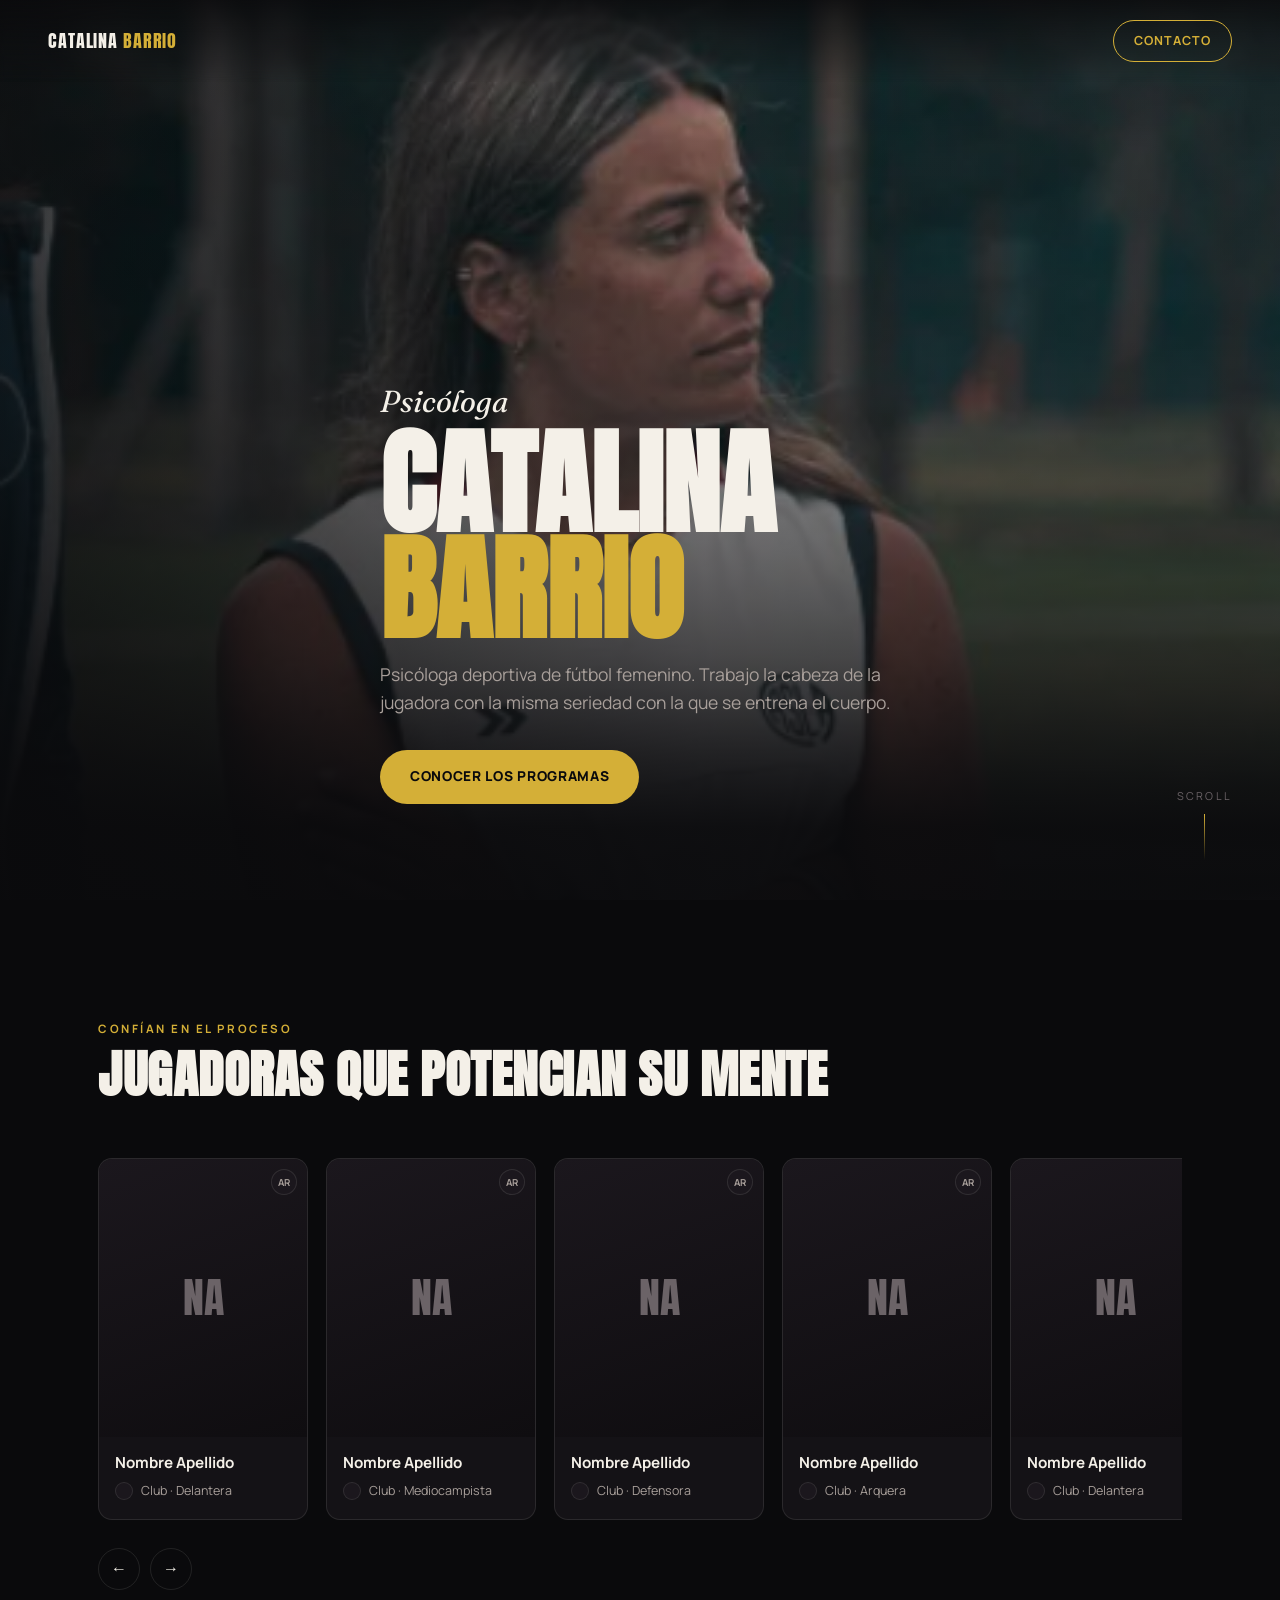
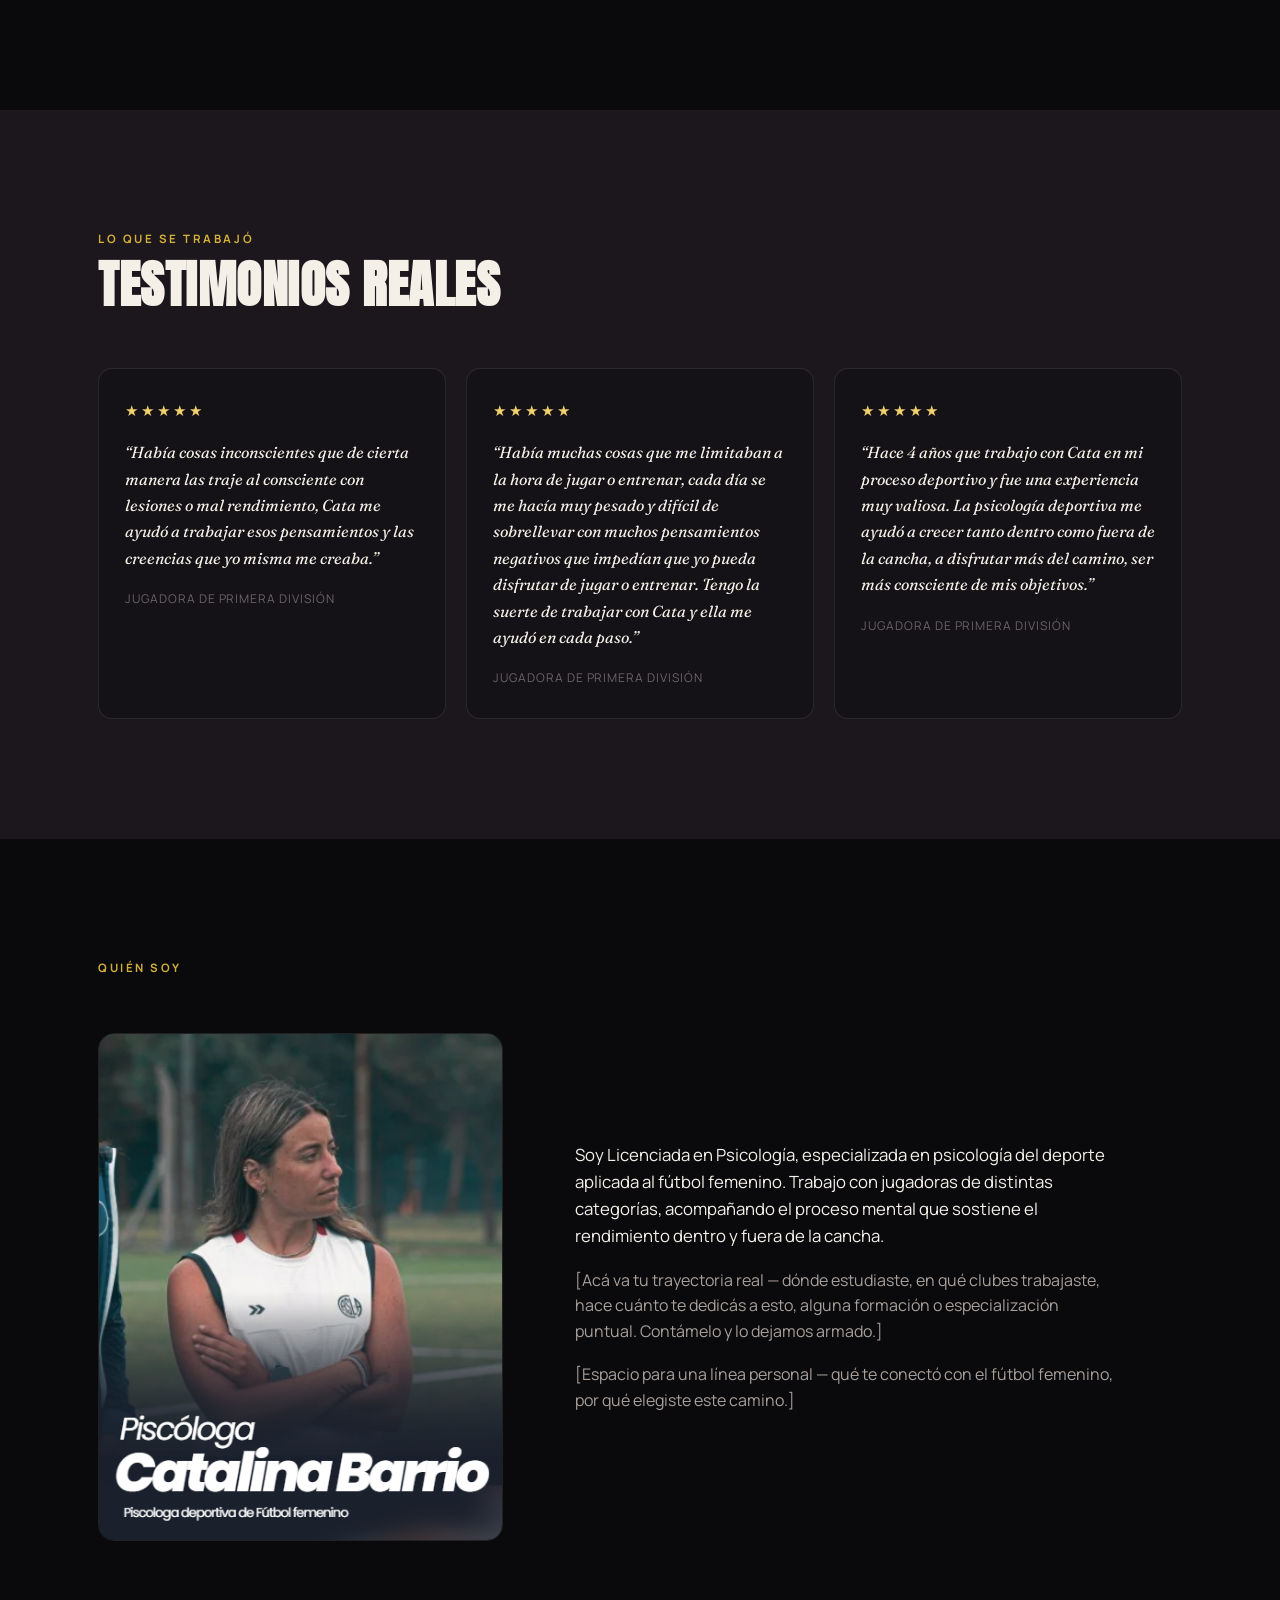
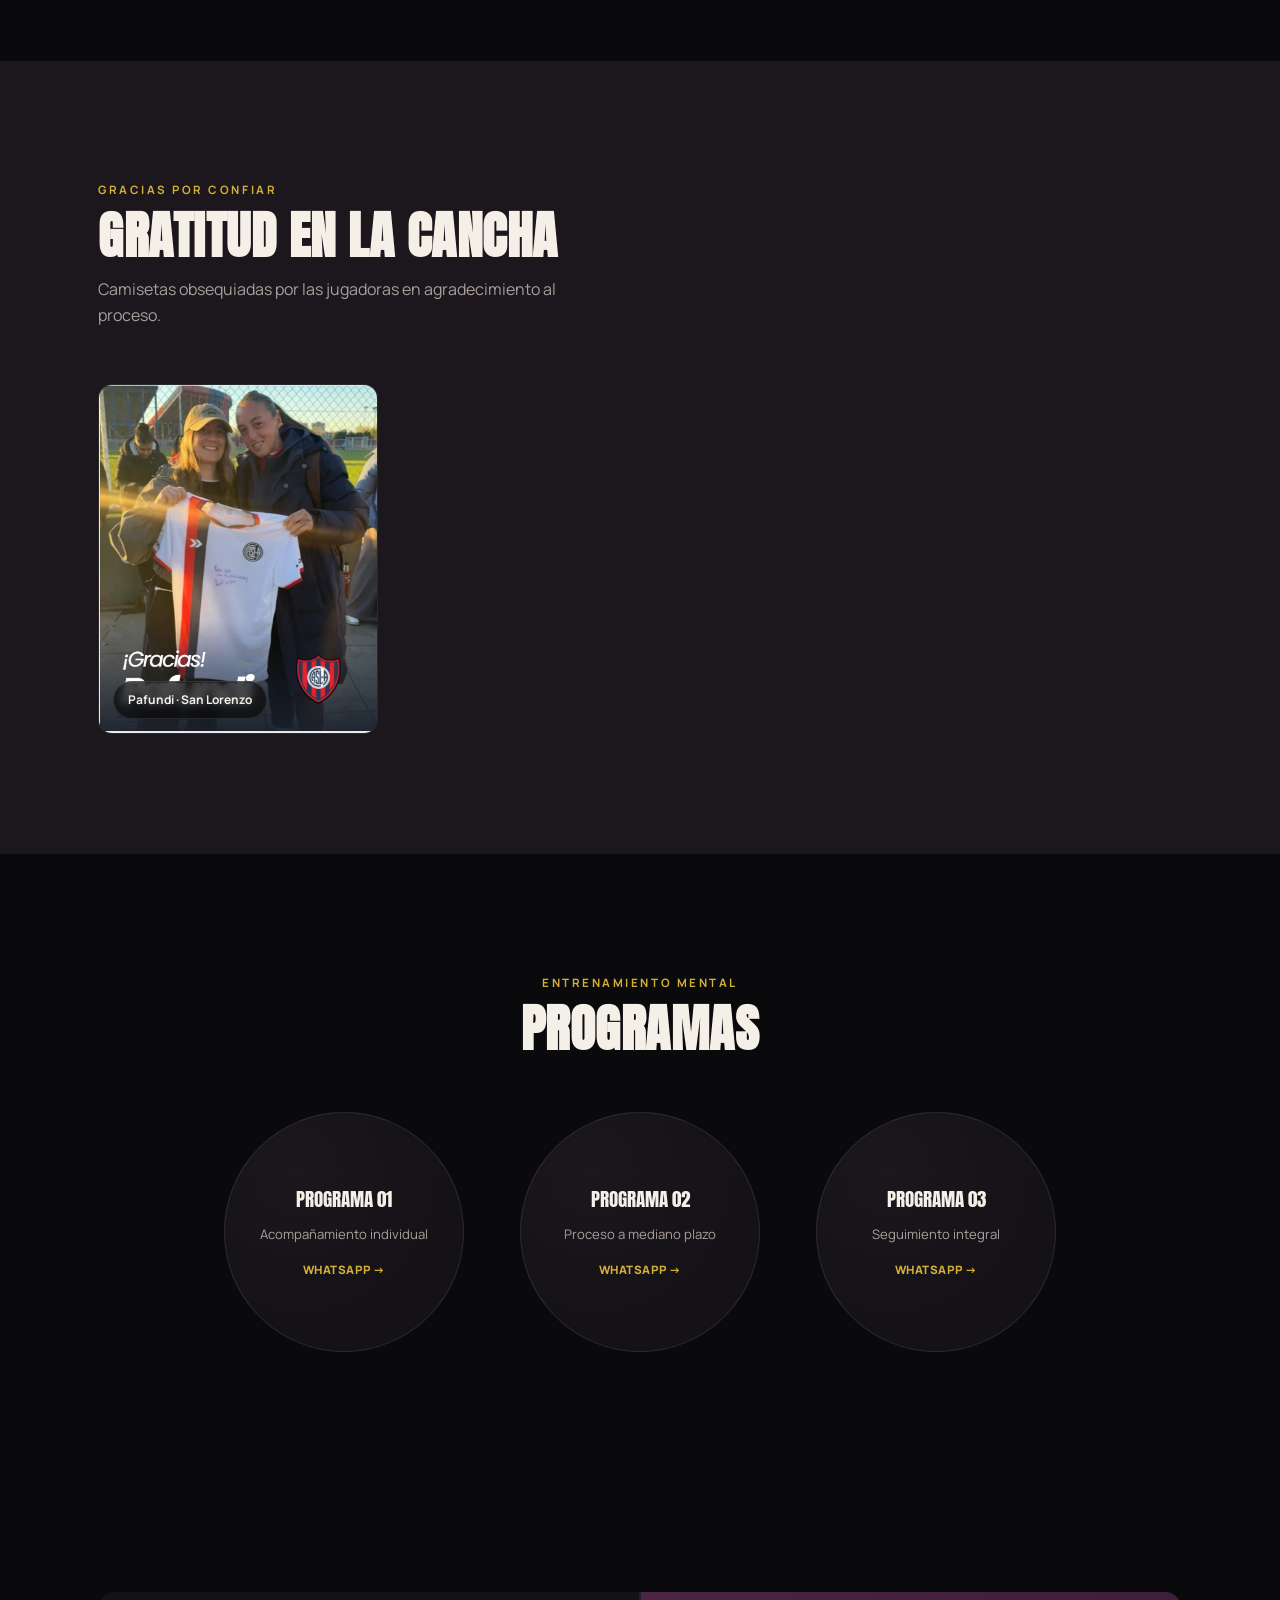
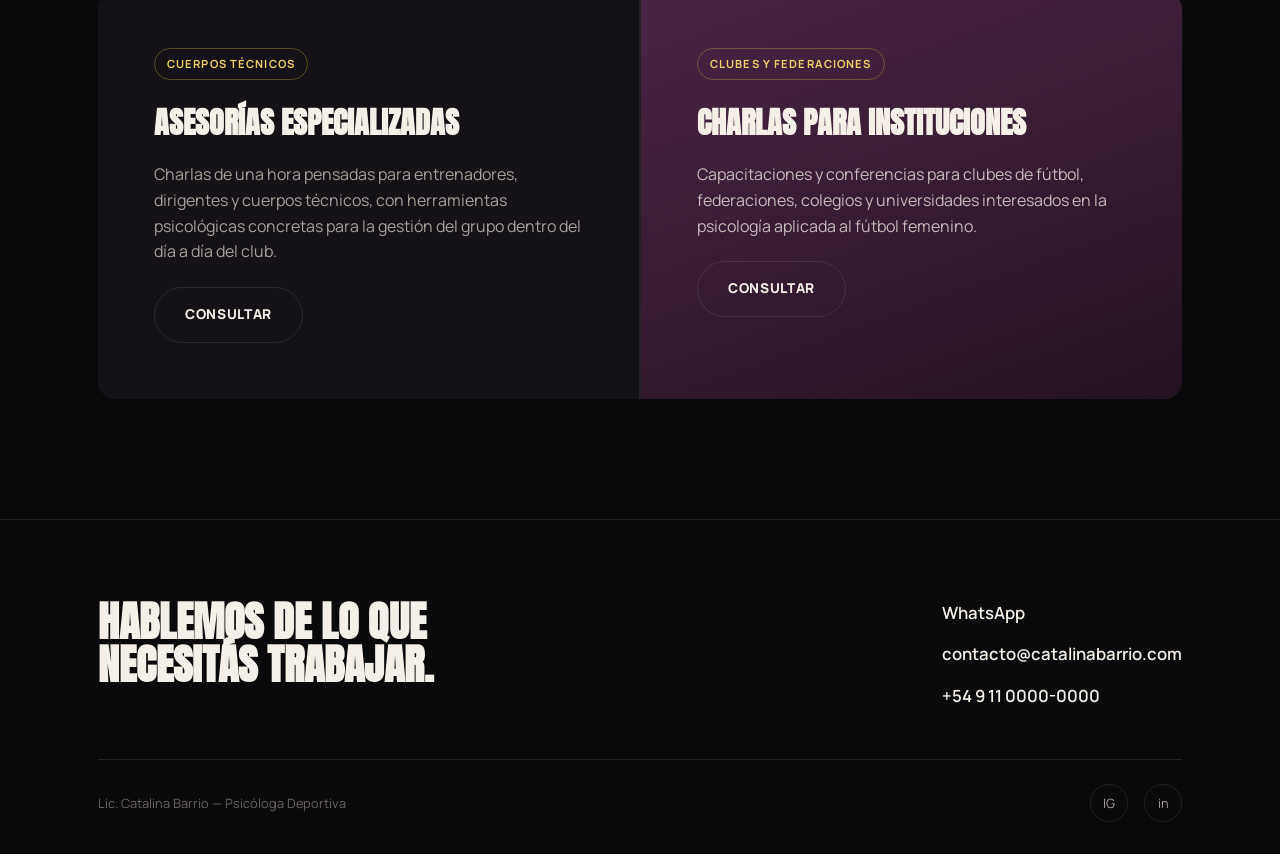
==== preview-sitio-catalina.html @ 7b5ec4d1 "Add files via upload" ====
<!DOCTYPE html>
<html lang="es">
<head>
<meta charset="UTF-8">
<meta name="viewport" content="width=device-width, initial-scale=1.0">
<title>Lic. Catalina Barrio — Psicóloga Deportiva de Fútbol Femenino</title>
<meta name="description" content="Psicóloga deportiva especializada en fútbol femenino. Acompañamiento a jugadoras, cuerpos técnicos e instituciones.">
<style>/* ============================================================
   Lic. Catalina Barrio — Psicóloga Deportiva
   ============================================================ */

@import url('https://fonts.googleapis.com/css2?family=Anton&family=Fraunces:ital,opsz,wght@1,9..144,400;1,9..144,500&family=Manrope:wght@400;500;600;700;800&display=swap');

:root {
  --bg: #0a0a0c;
  --bg-panel: #141216;
  --bg-panel-2: #1b171d;
  --gold: #d4af37;
  --gold-bright: #f0cf6a;
  --plum: #4a2545;
  --plum-bright: #7a3f70;
  --ink: #f4f0e8;
  --ink-dim: #a89f9a;
  --ink-faint: #6b6367;
  --line: rgba(244, 240, 232, 0.1);

  --display: 'Anton', sans-serif;
  --accent-font: 'Fraunces', serif;
  --body: 'Manrope', sans-serif;
}

* { margin: 0; padding: 0; box-sizing: border-box; }

html { scroll-behavior: smooth; }

body {
  background: var(--bg);
  color: var(--ink);
  font-family: var(--body);
  line-height: 1.6;
  overflow-x: hidden;
}

img { max-width: 100%; display: block; }

.container {
  max-width: 1180px;
  margin: 0 auto;
  padding: 0 clamp(20px, 5vw, 48px);
}

.eyebrow {
  font-family: var(--body);
  font-weight: 700;
  font-size: 0.72rem;
  letter-spacing: 0.22em;
  text-transform: uppercase;
  color: var(--gold);
}

.section-title {
  font-family: var(--display);
  font-size: clamp(2rem, 5vw, 3.2rem);
  text-transform: uppercase;
  letter-spacing: 0.01em;
  line-height: 1.05;
  margin-top: 10px;
}

section { position: relative; padding: clamp(64px, 10vw, 120px) 0; }

/* -------------------- Reveal on scroll -------------------- */
.reveal {
  opacity: 0;
  transform: translateY(28px);
  transition: opacity 0.8s ease, transform 0.8s ease;
}
.reveal.in-view { opacity: 1; transform: translateY(0); }

@media (prefers-reduced-motion: reduce) {
  .reveal { opacity: 1; transform: none; transition: none; }
  html { scroll-behavior: auto; }
}

/* -------------------- Nav -------------------- */
.nav {
  position: fixed;
  top: 0; left: 0; right: 0;
  z-index: 100;
  display: flex;
  align-items: center;
  justify-content: space-between;
  padding: 20px clamp(20px, 5vw, 48px);
  background: linear-gradient(to bottom, rgba(10,10,12,0.85), transparent);
  backdrop-filter: blur(2px);
}
.nav__mark {
  font-family: var(--display);
  font-size: 1.1rem;
  letter-spacing: 0.05em;
  color: var(--ink);
  text-transform: uppercase;
}
.nav__mark span { color: var(--gold); }
.nav__cta {
  border: 1px solid var(--gold);
  color: var(--gold);
  font-size: 0.78rem;
  font-weight: 700;
  letter-spacing: 0.08em;
  text-transform: uppercase;
  padding: 10px 20px;
  border-radius: 999px;
  text-decoration: none;
  transition: background 0.25s ease, color 0.25s ease;
}
.nav__cta:hover { background: var(--gold); color: var(--bg); }

/* -------------------- Hero -------------------- */
.hero {
  min-height: 100svh;
  display: flex;
  align-items: flex-end;
  position: relative;
  padding-bottom: clamp(48px, 8vw, 96px);
}
.hero__bg {
  position: absolute;
  inset: 0;
  background: url('[data-uri]') center 22% / cover no-repeat;
}
.hero__scrim {
  position: absolute;
  inset: 0;
  background:
    linear-gradient(180deg, rgba(10,10,12,0.15) 0%, rgba(10,10,12,0.35) 45%, rgba(10,10,12,0.96) 92%),
    linear-gradient(90deg, rgba(10,10,12,0.75) 0%, rgba(10,10,12,0.1) 55%);
}
.hero__content { position: relative; z-index: 2; }
.hero__eyebrow {
  font-family: var(--accent-font);
  font-style: italic;
  font-size: clamp(1.3rem, 3vw, 1.9rem);
  color: var(--ink);
  font-weight: 400;
}
.hero__title {
  font-family: var(--display);
  font-size: clamp(3rem, 11vw, 7.2rem);
  line-height: 0.92;
  text-transform: uppercase;
  color: var(--ink);
  margin: 4px 0 18px;
}
.hero__title .accent { color: var(--gold); }
.hero__sub {
  max-width: 520px;
  color: var(--ink-dim);
  font-size: clamp(0.95rem, 1.6vw, 1.1rem);
  margin-bottom: 34px;
}
.btn {
  display: inline-flex;
  align-items: center;
  gap: 10px;
  background: var(--gold);
  color: var(--bg);
  font-weight: 800;
  font-size: 0.85rem;
  letter-spacing: 0.05em;
  text-transform: uppercase;
  padding: 16px 30px;
  border-radius: 999px;
  text-decoration: none;
  border: none;
  cursor: pointer;
  transition: transform 0.25s ease, box-shadow 0.25s ease;
  box-shadow: 0 0 0 rgba(212,175,55,0);
}
.btn:hover { transform: translateY(-2px); box-shadow: 0 10px 30px -8px rgba(212,175,55,0.55); }
.btn--ghost {
  background: transparent;
  border: 1px solid var(--line);
  color: var(--ink);
}
.btn--ghost:hover { border-color: var(--gold); box-shadow: none; transform: none; color: var(--gold); }
.hero__scroll {
  position: absolute;
  right: clamp(20px, 5vw, 48px);
  bottom: 40px;
  z-index: 2;
  display: flex;
  flex-direction: column;
  align-items: center;
  gap: 10px;
  color: var(--ink-faint);
  font-size: 0.68rem;
  letter-spacing: 0.2em;
  text-transform: uppercase;
}
.hero__scroll::after {
  content: '';
  width: 1px; height: 46px;
  background: linear-gradient(var(--gold), transparent);
  animation: scrollpulse 2s ease-in-out infinite;
}
@keyframes scrollpulse { 0%,100% { opacity: 0.3; } 50% { opacity: 1; } }

/* -------------------- Section heads -------------------- */
.section-head { margin-bottom: clamp(32px, 6vw, 56px); }
.section-head--split {
  display: flex;
  justify-content: space-between;
  align-items: flex-end;
  gap: 24px;
  flex-wrap: wrap;
}
.section-head p.lede { color: var(--ink-dim); max-width: 460px; margin-top: 14px; }

/* -------------------- Carrusel jugadoras -------------------- */
.carousel-wrap { position: relative; }
.carousel {
  display: flex;
  gap: 18px;
  overflow-x: auto;
  scroll-snap-type: x mandatory;
  padding-bottom: 8px;
  scrollbar-width: none;
}
.carousel::-webkit-scrollbar { display: none; }

.card-jugadora {
  scroll-snap-align: start;
  flex: 0 0 auto;
  width: 210px;
  background: var(--bg-panel);
  border: 1px solid var(--line);
  border-radius: 14px;
  overflow: hidden;
  transition: transform 0.3s ease, border-color 0.3s ease;
}
.card-jugadora:hover { transform: translateY(-6px); border-color: var(--gold); }
.card-jugadora__photo {
  aspect-ratio: 3/4;
  background: linear-gradient(160deg, var(--bg-panel-2), #0f0d10);
  display: flex; align-items: center; justify-content: center;
  position: relative;
}
.card-jugadora__photo img { width: 100%; height: 100%; object-fit: cover; }
.card-jugadora__initials {
  font-family: var(--display);
  font-size: 2.6rem;
  color: var(--ink-faint);
}
.card-jugadora__flag {
  position: absolute; top: 10px; right: 10px;
  width: 26px; height: 26px; border-radius: 50%;
  background: var(--bg-panel-2);
  border: 1px solid var(--line);
  display: flex; align-items: center; justify-content: center;
  font-size: 0.6rem; color: var(--ink-dim); font-weight: 700;
}
.card-jugadora__body { padding: 14px 16px 18px; }
.card-jugadora__name { font-weight: 700; font-size: 0.95rem; }
.card-jugadora__meta {
  display: flex; align-items: center; gap: 8px;
  margin-top: 6px; color: var(--ink-dim); font-size: 0.78rem;
}
.card-jugadora__shield {
  width: 18px; height: 18px; border-radius: 50%;
  background: var(--bg-panel-2); border: 1px solid var(--line);
  flex-shrink: 0;
}
.carousel-nav {
  display: flex; gap: 10px; margin-top: 20px;
}
.carousel-nav button {
  width: 42px; height: 42px; border-radius: 50%;
  border: 1px solid var(--line);
  background: transparent; color: var(--ink);
  cursor: pointer; font-size: 1rem;
  transition: border-color 0.25s ease, color 0.25s ease;
}
.carousel-nav button:hover { border-color: var(--gold); color: var(--gold); }

/* -------------------- Testimonios -------------------- */
.testimonios-grid {
  display: grid;
  grid-template-columns: repeat(3, 1fr);
  gap: 20px;
}
.card-testimonio {
  background: var(--bg-panel);
  border: 1px solid var(--line);
  border-radius: 14px;
  padding: 30px 26px;
  position: relative;
  transition: border-color 0.3s ease, transform 0.3s ease;
}
.card-testimonio:hover { border-color: var(--gold); transform: translateY(-4px); }
.stars { color: var(--gold-bright); letter-spacing: 3px; font-size: 0.95rem; margin-bottom: 16px; }
.card-testimonio p {
  font-family: var(--accent-font);
  font-style: italic;
  font-size: 1rem;
  color: var(--ink);
  line-height: 1.65;
}
.card-testimonio__autor {
  margin-top: 18px;
  font-family: var(--body);
  font-style: normal;
  font-size: 0.75rem;
  color: var(--ink-faint);
  text-transform: uppercase;
  letter-spacing: 0.08em;
}

/* -------------------- Sobre mí -------------------- */
.sobre-mi {
  display: grid;
  grid-template-columns: 0.8fr 1.2fr;
  gap: clamp(32px, 6vw, 72px);
  align-items: center;
}
.sobre-mi__photo {
  border-radius: 16px;
  overflow: hidden;
  border: 1px solid var(--line);
}
.sobre-mi__text p { color: var(--ink-dim); margin-bottom: 18px; max-width: 540px; }
.sobre-mi__text p:first-of-type { color: var(--ink); font-size: 1.05rem; }

/* -------------------- Camisetas -------------------- */
.camisetas-track {
  display: flex;
  gap: 20px;
  overflow-x: auto;
  scroll-snap-type: x mandatory;
  scrollbar-width: none;
}
.camisetas-track::-webkit-scrollbar { display: none; }
.card-camiseta {
  scroll-snap-align: start;
  flex: 0 0 auto;
  width: 280px;
  border-radius: 14px;
  overflow: hidden;
  border: 1px solid var(--line);
  background: var(--bg-panel);
  position: relative;
}
.card-camiseta img { aspect-ratio: 4/5; object-fit: cover; }
.card-camiseta__tag {
  position: absolute; left: 14px; bottom: 14px;
  background: rgba(10,10,12,0.72);
  backdrop-filter: blur(4px);
  padding: 8px 14px;
  border-radius: 999px;
  font-size: 0.75rem;
  font-weight: 700;
  border: 1px solid var(--line);
}

/* -------------------- Programas (burbujas) -------------------- */
.programas-row {
  display: flex;
  justify-content: center;
  gap: clamp(20px, 5vw, 56px);
  flex-wrap: wrap;
}
.burbuja {
  width: 240px; height: 240px;
  border-radius: 50%;
  background: radial-gradient(circle at 30% 25%, var(--bg-panel-2), var(--bg-panel) 70%);
  border: 1px solid var(--line);
  display: flex; flex-direction: column; align-items: center; justify-content: center;
  text-align: center;
  padding: 24px;
  transition: border-color 0.3s ease, transform 0.3s ease;
}
.burbuja:hover { border-color: var(--gold); transform: translateY(-6px); }
.burbuja__titulo { font-family: var(--display); font-size: 1.2rem; text-transform: uppercase; }
.burbuja__sub { color: var(--ink-dim); font-size: 0.82rem; margin: 10px 0 16px; }
.burbuja__wa {
  display: inline-flex; align-items: center; gap: 6px;
  font-size: 0.72rem; font-weight: 800; text-transform: uppercase;
  color: var(--gold); text-decoration: none; letter-spacing: 0.05em;
}
.burbuja__wa:hover { color: var(--gold-bright); }

/* -------------------- Asesorías / Instituciones -------------------- */
.panel-dual {
  display: grid;
  grid-template-columns: 1fr 1fr;
  gap: 2px;
  background: var(--line);
  border-radius: 18px;
  overflow: hidden;
}
.panel {
  background: var(--bg-panel);
  padding: clamp(32px, 5vw, 56px);
}
.panel--plum { background: linear-gradient(160deg, var(--plum), #241220); }
.panel h3 {
  font-family: var(--display);
  font-size: clamp(1.4rem, 2.6vw, 1.9rem);
  text-transform: uppercase;
  margin-bottom: 16px;
}
.panel p { color: var(--ink-dim); margin-bottom: 22px; max-width: 440px; }
.panel--plum p { color: rgba(244,240,232,0.75); }
.tag-inline {
  display: inline-block;
  font-size: 0.7rem;
  font-weight: 700;
  letter-spacing: 0.1em;
  text-transform: uppercase;
  color: var(--gold-bright);
  border: 1px solid rgba(212,175,55,0.35);
  padding: 6px 12px;
  border-radius: 999px;
  margin-bottom: 18px;
}

/* -------------------- Footer -------------------- */
.footer { border-top: 1px solid var(--line); padding: clamp(48px, 8vw, 80px) 0 32px; }
.footer__top {
  display: flex; justify-content: space-between; align-items: flex-start;
  flex-wrap: wrap; gap: 40px;
  margin-bottom: 48px;
}
.footer__title {
  font-family: var(--display);
  font-size: clamp(1.8rem, 4vw, 2.6rem);
  text-transform: uppercase;
  max-width: 480px;
  line-height: 1.05;
}
.footer__channels { display: flex; flex-direction: column; gap: 14px; }
.footer__channel {
  color: var(--ink);
  text-decoration: none;
  font-size: 1.05rem;
  font-weight: 600;
  border-bottom: 1px solid transparent;
  transition: color 0.25s ease, border-color 0.25s ease;
  width: fit-content;
}
.footer__channel:hover { color: var(--gold); border-color: var(--gold); }
.footer__bottom {
  display: flex; justify-content: space-between; align-items: center;
  flex-wrap: wrap; gap: 16px;
  padding-top: 24px; border-top: 1px solid var(--line);
  color: var(--ink-faint); font-size: 0.8rem;
}
.footer__social { display: flex; gap: 16px; }
.footer__social a {
  color: var(--ink-dim); text-decoration: none;
  width: 38px; height: 38px; border-radius: 50%;
  border: 1px solid var(--line);
  display: flex; align-items: center; justify-content: center;
  transition: border-color 0.25s ease, color 0.25s ease;
}
.footer__social a:hover { border-color: var(--gold); color: var(--gold); }

/* -------------------- Responsive -------------------- */
@media (max-width: 860px) {
  .testimonios-grid { grid-template-columns: 1fr; }
  .sobre-mi { grid-template-columns: 1fr; }
  .sobre-mi__photo { max-width: 320px; }
  .panel-dual { grid-template-columns: 1fr; }
  .hero { align-items: flex-end; }
}
</style>
</head>
<body>

<nav class="nav">
  <div class="nav__mark">Catalina <span>Barrio</span></div>
  <a href="#contacto" class="nav__cta">Contacto</a>
</nav>

<!-- 1. HERO -->
<header class="hero">
  <div class="hero__bg"></div>
  <div class="hero__scrim"></div>
  <div class="container hero__content">
    <p class="hero__eyebrow">Psicóloga</p>
    <h1 class="hero__title">Catalina<br><span class="accent">Barrio</span></h1>
    <p class="hero__sub">Psicóloga deportiva de fútbol femenino. Trabajo la cabeza de la jugadora con la misma seriedad con la que se entrena el cuerpo.</p>
    <a href="#programas" class="btn">Conocer los programas</a>
  </div>
  <div class="hero__scroll">Scroll</div>
</header>

<!-- 2. CARRUSEL DE JUGADORAS -->
<section id="jugadoras">
  <div class="container">
    <div class="section-head reveal">
      <p class="eyebrow">Confían en el proceso</p>
      <h2 class="section-title">Jugadoras que potencian su mente</h2>
    </div>
    <div class="carousel-wrap reveal">
      <div class="carousel" id="carousel-jugadoras"></div>
      <div class="carousel-nav">
        <button id="prev-jugadora" aria-label="Anterior">&#8592;</button>
        <button id="next-jugadora" aria-label="Siguiente">&#8594;</button>
      </div>
    </div>
  </div>
</section>

<!-- 3. TESTIMONIOS -->
<section id="testimonios" style="background:var(--bg-panel-2)">
  <div class="container">
    <div class="section-head reveal">
      <p class="eyebrow">Lo que se trabajó</p>
      <h2 class="section-title">Testimonios reales</h2>
    </div>
    <div class="testimonios-grid reveal" id="grid-testimonios"></div>
  </div>
</section>

<!-- 4. SOBRE MÍ -->
<section id="sobre-mi">
  <div class="container">
    <div class="section-head reveal">
      <p class="eyebrow">Quién soy</p>
    </div>
    <div class="sobre-mi reveal">
      <div class="sobre-mi__photo">
        <img src="[data-uri]" alt="Lic. Catalina Barrio">
      </div>
      <div class="sobre-mi__text">
        <p>Soy Licenciada en Psicología, especializada en psicología del deporte aplicada al fútbol femenino. Trabajo con jugadoras de distintas categorías, acompañando el proceso mental que sostiene el rendimiento dentro y fuera de la cancha.</p>
        <p>[Acá va tu trayectoria real — dónde estudiaste, en qué clubes trabajaste, hace cuánto te dedicás a esto, alguna formación o especialización puntual. Contámelo y lo dejamos armado.]</p>
        <p>[Espacio para una línea personal — qué te conectó con el fútbol femenino, por qué elegiste este camino.]</p>
      </div>
    </div>
  </div>
</section>

<!-- 5. GALERÍA DE CAMISETAS -->
<section id="camisetas" style="background:var(--bg-panel-2)">
  <div class="container">
    <div class="section-head reveal">
      <p class="eyebrow">Gracias por confiar</p>
      <h2 class="section-title">Gratitud en la cancha</h2>
      <p class="lede">Camisetas obsequiadas por las jugadoras en agradecimiento al proceso.</p>
    </div>
    <div class="camisetas-track reveal" id="track-camisetas"></div>
  </div>
</section>

<!-- 6. PROGRAMAS -->
<section id="programas">
  <div class="container">
    <div class="section-head reveal" style="text-align:center">
      <p class="eyebrow" style="display:block">Entrenamiento mental</p>
      <h2 class="section-title">Programas</h2>
    </div>
    <div class="programas-row reveal" id="row-programas"></div>
  </div>
</section>

<!-- 7 y 8. ASESORÍAS + INSTITUCIONES -->
<section id="asesorias">
  <div class="container">
    <div class="panel-dual reveal">
      <div class="panel">
        <span class="tag-inline">Cuerpos técnicos</span>
        <h3>Asesorías especializadas</h3>
        <p>Charlas de una hora pensadas para entrenadores, dirigentes y cuerpos técnicos, con herramientas psicológicas concretas para la gestión del grupo dentro del día a día del club.</p>
        <a href="#contacto" class="btn btn--ghost">Consultar</a>
      </div>
      <div class="panel panel--plum">
        <span class="tag-inline">Clubes y federaciones</span>
        <h3>Charlas para instituciones</h3>
        <p>Capacitaciones y conferencias para clubes de fútbol, federaciones, colegios y universidades interesados en la psicología aplicada al fútbol femenino.</p>
        <a href="#contacto" class="btn btn--ghost">Consultar</a>
      </div>
    </div>
  </div>
</section>

<!-- 9. FOOTER / CONTACTO -->
<footer class="footer" id="contacto">
  <div class="container">
    <div class="footer__top">
      <h2 class="footer__title">Hablemos de lo que necesitás trabajar.</h2>
      <div class="footer__channels">
        <a href="https://wa.me/5491100000000" class="footer__channel">WhatsApp</a>
        <a href="mailto:contacto@catalinabarrio.com" class="footer__channel">contacto@catalinabarrio.com</a>
        <a href="tel:+5491100000000" class="footer__channel">+54 9 11 0000-0000</a>
      </div>
    </div>
    <div class="footer__bottom">
      <span>Lic. Catalina Barrio — Psicóloga Deportiva</span>
      <div class="footer__social">
        <a href="#" aria-label="Instagram">IG</a>
        <a href="#" aria-label="LinkedIn">in</a>
      </div>
    </div>
  </div>
</footer>

<script>/* ============================================================
   DATOS DEL SITIO — Lic. Catalina Barrio
   Para sumar contenido nuevo, agregá un objeto más a la lista
   correspondiente. No hace falta tocar el HTML ni el CSS.
   ============================================================ */

// ---- JUGADORAS (carrusel "Jugadoras que potencian su mente") ----
// foto: dejá "" para usar el placeholder con iniciales
const JUGADORAS = [
  { nombre: "Nombre Apellido", club: "Club", posicion: "Delantera", pais: "AR", foto: "" },
  { nombre: "Nombre Apellido", club: "Club", posicion: "Mediocampista", pais: "AR", foto: "" },
  { nombre: "Nombre Apellido", club: "Club", posicion: "Defensora", pais: "AR", foto: "" },
  { nombre: "Nombre Apellido", club: "Club", posicion: "Arquera", pais: "AR", foto: "" },
  { nombre: "Nombre Apellido", club: "Club", posicion: "Delantera", pais: "AR", foto: "" },
];

// ---- TESTIMONIOS ----
const TESTIMONIOS = [
  {
    texto: "Había cosas inconscientes que de cierta manera las traje al consciente con lesiones o mal rendimiento, Cata me ayudó a trabajar esos pensamientos y las creencias que yo misma me creaba.",
    autor: "Jugadora de Primera División",
  },
  {
    texto: "Había muchas cosas que me limitaban a la hora de jugar o entrenar, cada día se me hacía muy pesado y difícil de sobrellevar con muchos pensamientos negativos que impedían que yo pueda disfrutar de jugar o entrenar. Tengo la suerte de trabajar con Cata y ella me ayudó en cada paso.",
    autor: "Jugadora de Primera División",
  },
  {
    texto: "Hace 4 años que trabajo con Cata en mi proceso deportivo y fue una experiencia muy valiosa. La psicología deportiva me ayudó a crecer tanto dentro como fuera de la cancha, a disfrutar más del camino, ser más consciente de mis objetivos.",
    autor: "Jugadora de Primera División",
  },
];

// ---- CAMISETAS (galería "Gratitud en la cancha") ----
const CAMISETAS = [
  { imagen: "[data-uri]", jugadora: "Pafundi", club: "San Lorenzo" },
];

// ---- PROGRAMAS (burbujas de servicios) ----
const PROGRAMAS = [
  { titulo: "Programa 01", subtitulo: "Acompañamiento individual", whatsapp: "https://wa.me/5491100000000" },
  { titulo: "Programa 02", subtitulo: "Proceso a mediano plazo", whatsapp: "https://wa.me/5491100000000" },
  { titulo: "Programa 03", subtitulo: "Seguimiento integral", whatsapp: "https://wa.me/5491100000000" },
];
</script>
<script>/* ============================================================
   Lic. Catalina Barrio — lógica del sitio
   ============================================================ */

// ---- Helper: iniciales para placeholder de foto ----
function iniciales(nombre) {
  return nombre.split(' ').map(p => p[0]).join('').slice(0, 2).toUpperCase();
}

// ---- Render: Jugadoras ----
function renderJugadoras() {
  const track = document.getElementById('carousel-jugadoras');
  track.innerHTML = JUGADORAS.map(j => `
    <div class="card-jugadora">
      <div class="card-jugadora__photo">
        ${j.foto
          ? `<img src="${j.foto}" alt="${j.nombre}">`
          : `<span class="card-jugadora__initials">${iniciales(j.nombre)}</span>`}
        <span class="card-jugadora__flag">${j.pais}</span>
      </div>
      <div class="card-jugadora__body">
        <div class="card-jugadora__name">${j.nombre}</div>
        <div class="card-jugadora__meta">
          <span class="card-jugadora__shield" title="${j.club}"></span>
          ${j.club} · ${j.posicion}
        </div>
      </div>
    </div>
  `).join('');
}

// ---- Render: Testimonios ----
function renderTestimonios() {
  const grid = document.getElementById('grid-testimonios');
  grid.innerHTML = TESTIMONIOS.map(t => `
    <div class="card-testimonio">
      <div class="stars">&#9733;&#9733;&#9733;&#9733;&#9733;</div>
      <p>&ldquo;${t.texto}&rdquo;</p>
      <div class="card-testimonio__autor">${t.autor}</div>
    </div>
  `).join('');
}

// ---- Render: Camisetas ----
function renderCamisetas() {
  const track = document.getElementById('track-camisetas');
  track.innerHTML = CAMISETAS.map(c => `
    <div class="card-camiseta">
      <img src="${c.imagen}" alt="Camiseta regalada por ${c.jugadora}, ${c.club}">
      <div class="card-camiseta__tag">${c.jugadora} · ${c.club}</div>
    </div>
  `).join('');
}

// ---- Render: Programas ----
function renderProgramas() {
  const row = document.getElementById('row-programas');
  row.innerHTML = PROGRAMAS.map(p => `
    <div class="burbuja">
      <div class="burbuja__titulo">${p.titulo}</div>
      <div class="burbuja__sub">${p.subtitulo}</div>
      <a href="${p.whatsapp}" class="burbuja__wa" target="_blank" rel="noopener">WhatsApp &#8594;</a>
    </div>
  `).join('');
}

// ---- Carrusel de jugadoras: flechas ----
function initCarouselNav() {
  const track = document.getElementById('carousel-jugadoras');
  const prev = document.getElementById('prev-jugadora');
  const next = document.getElementById('next-jugadora');
  const step = () => track.querySelector('.card-jugadora')?.offsetWidth + 18 || 220;
  prev.addEventListener('click', () => track.scrollBy({ left: -step() * 2, behavior: 'smooth' }));
  next.addEventListener('click', () => track.scrollBy({ left: step() * 2, behavior: 'smooth' }));
}

// ---- Reveal on scroll ----
function initReveal() {
  const els = document.querySelectorAll('.reveal');
  const io = new IntersectionObserver((entries) => {
    entries.forEach(e => {
      if (e.isIntersecting) {
        e.target.classList.add('in-view');
        io.unobserve(e.target);
      }
    });
  }, { threshold: 0.15 });
  els.forEach(el => io.observe(el));
}

document.addEventListener('DOMContentLoaded', () => {
  renderJugadoras();
  renderTestimonios();
  renderCamisetas();
  renderProgramas();
  initCarouselNav();
  initReveal();
});
</script>
</body>
</html>
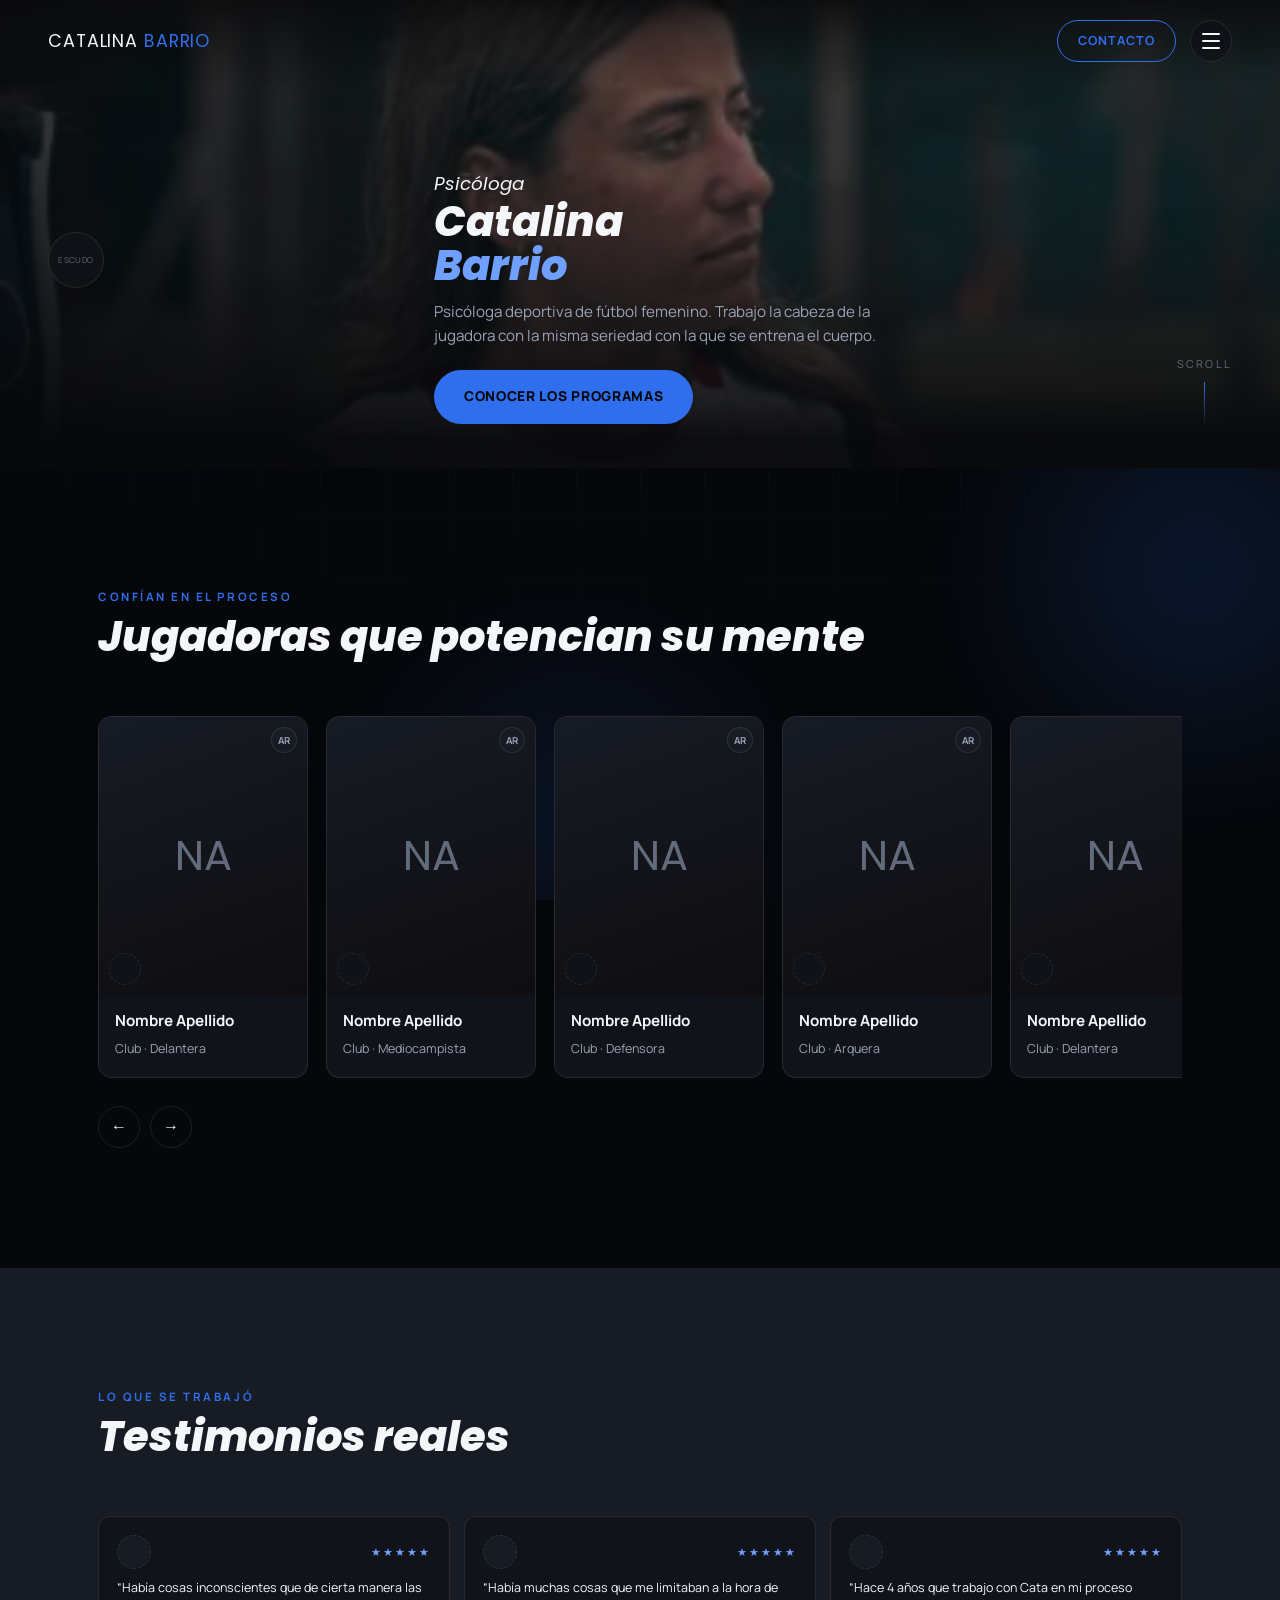
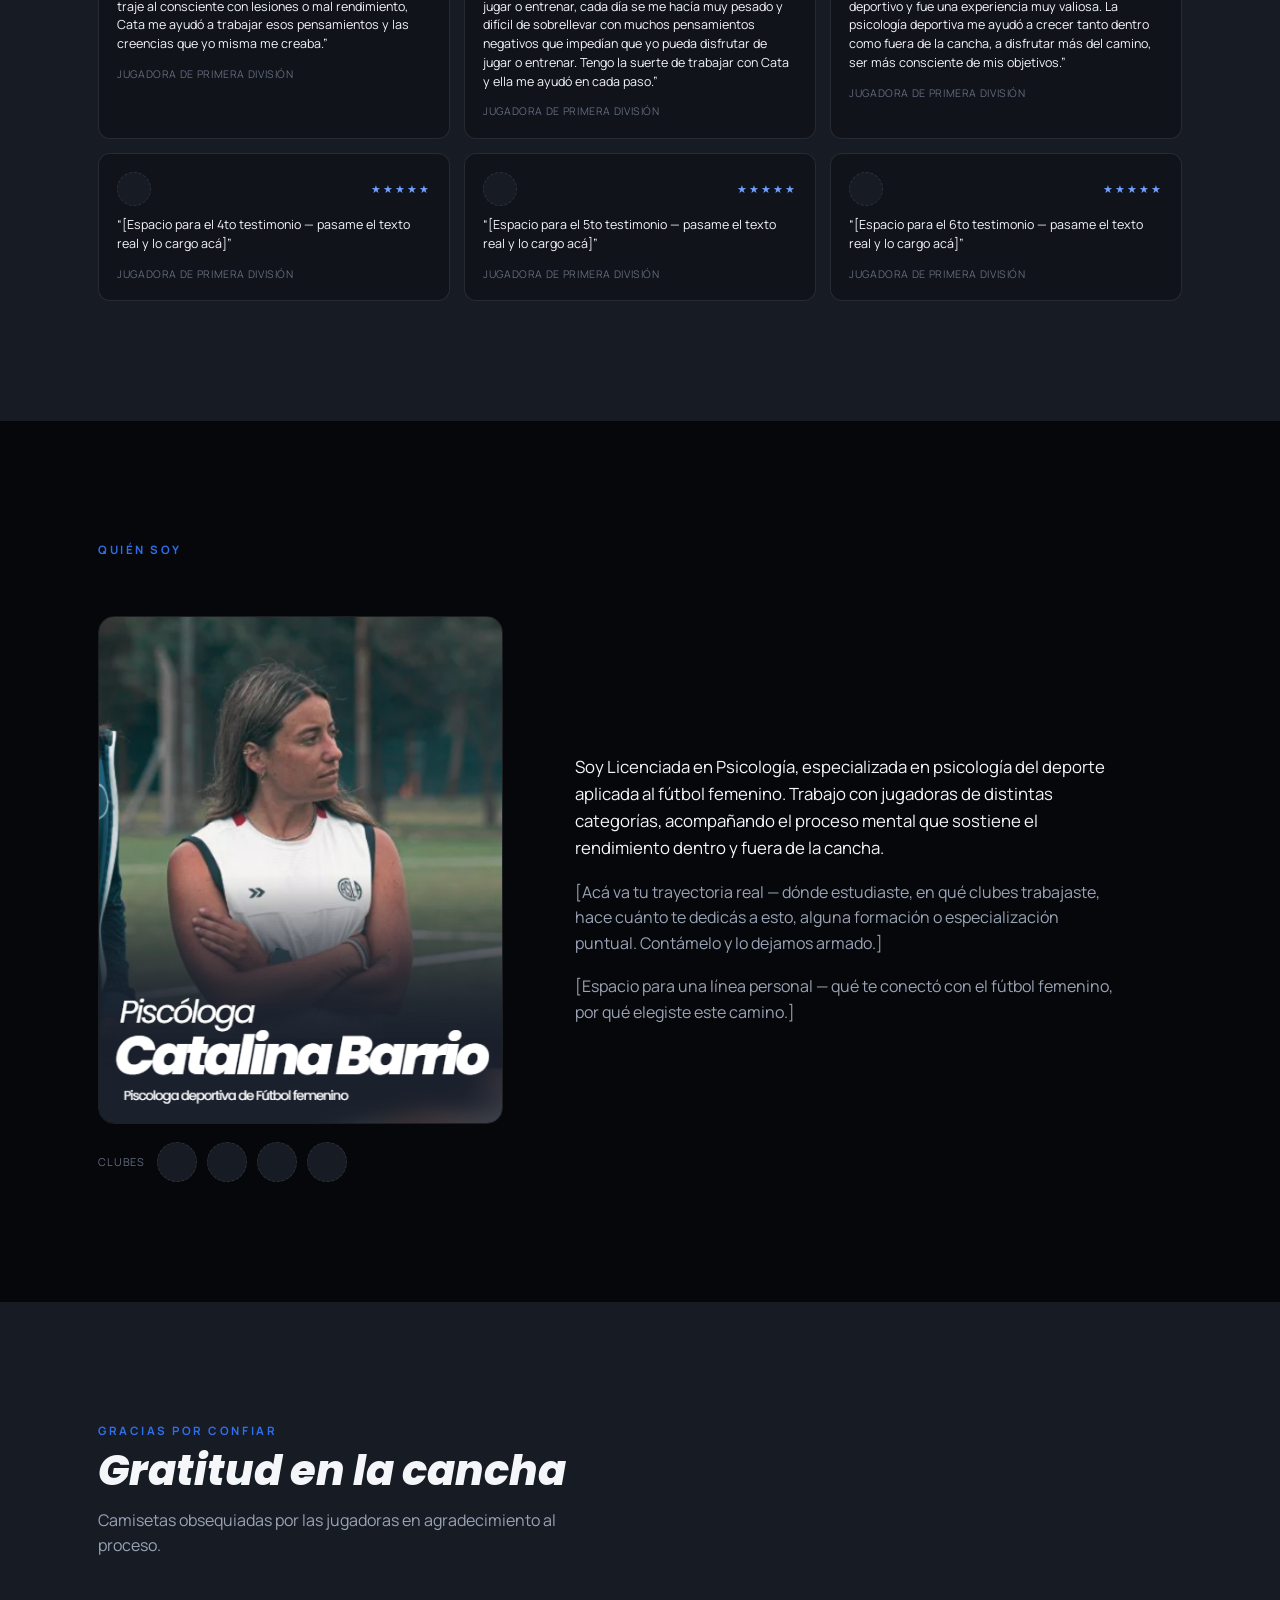
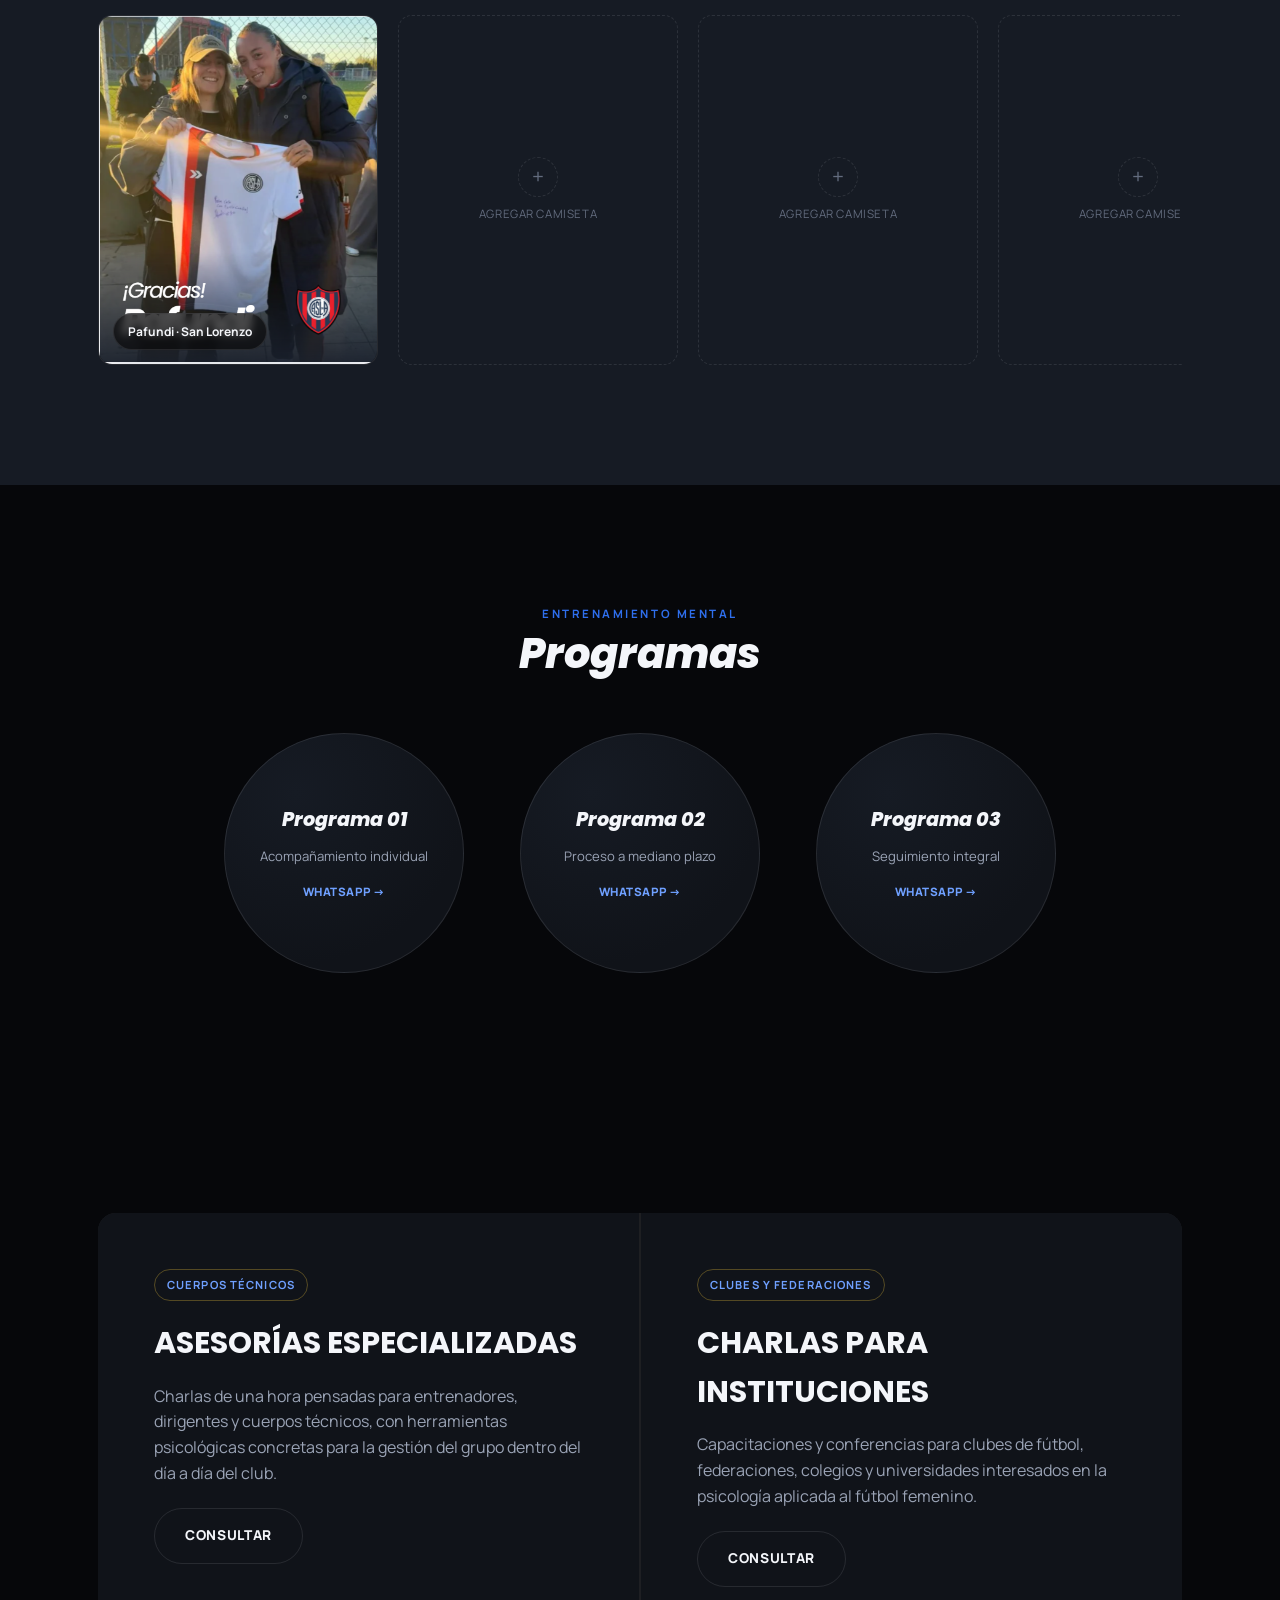
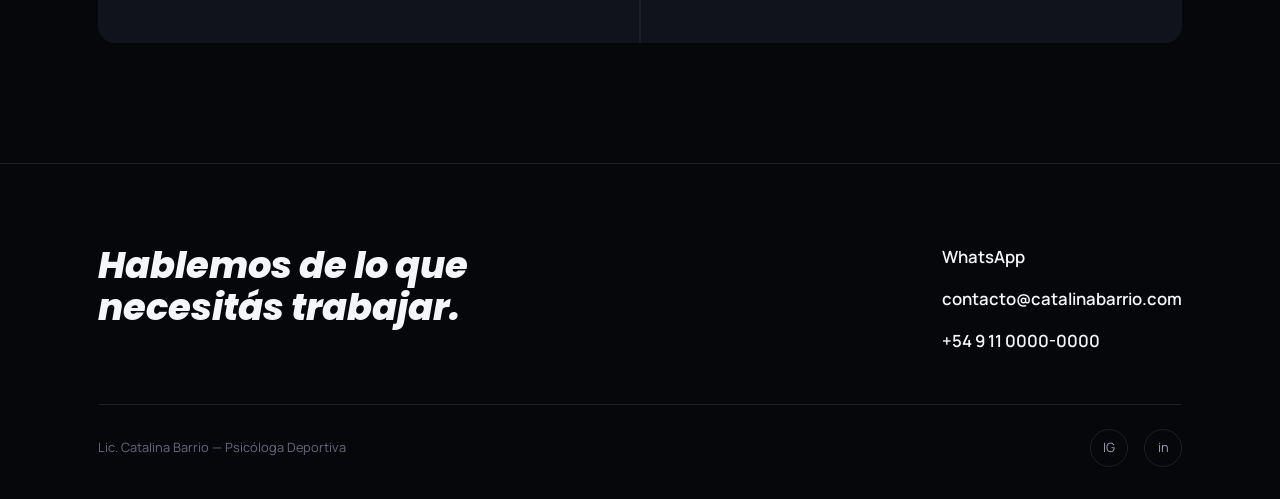
==== commit ff30c277: "Add files via upload" ====
--- a/preview-sitio-catalina.html
+++ b/preview-sitio-catalina.html
@@ -9,23 +9,23 @@
    Lic. Catalina Barrio — Psicóloga Deportiva
    ============================================================ */
 
-@import url('https://fonts.googleapis.com/css2?family=Anton&family=Fraunces:ital,opsz,wght@1,9..144,400;1,9..144,500&family=Manrope:wght@400;500;600;700;800&display=swap');
+@import url('https://fonts.googleapis.com/css2?family=Poppins:ital,wght@0,400;0,600;1,400;1,600;1,800&family=Manrope:wght@400;500;600;700;800&display=swap');
 
 :root {
-  --bg: #0a0a0c;
-  --bg-panel: #141216;
-  --bg-panel-2: #1b171d;
-  --gold: #d4af37;
-  --gold-bright: #f0cf6a;
-  --plum: #4a2545;
-  --plum-bright: #7a3f70;
-  --ink: #f4f0e8;
-  --ink-dim: #a89f9a;
-  --ink-faint: #6b6367;
-  --line: rgba(244, 240, 232, 0.1);
-
-  --display: 'Anton', sans-serif;
-  --accent-font: 'Fraunces', serif;
+  --bg: #06070a;
+  --bg-panel: #101319;
+  --bg-panel-2: #161b24;
+  --blue: #2f6fed;
+  --blue-bright: #6fa0ff;
+  --navy: #0c1730;
+  --navy-bright: #16234a;
+  --ink: #f4f6fa;
+  --ink-dim: #9aa3b5;
+  --ink-faint: #626b7d;
+  --line: rgba(244, 246, 250, 0.1);
+
+  --display: 'Poppins', sans-serif;
+  --accent-font: 'Poppins', sans-serif;
   --body: 'Manrope', sans-serif;
 }
 
@@ -41,6 +41,51 @@
   overflow-x: hidden;
 }
 
+/* -------------------- Fondo animado -------------------- */
+.bg-fx {
+  position: fixed;
+  inset: 0;
+  z-index: 0;
+  overflow: hidden;
+  pointer-events: none;
+}
+.bg-fx__orb {
+  position: absolute;
+  border-radius: 50%;
+  filter: blur(90px);
+  opacity: 0.35;
+  background: radial-gradient(circle, var(--blue) 0%, transparent 70%);
+}
+.bg-fx__orb--1 { width: 520px; height: 520px; top: -10%; left: -8%; animation: drift1 26s ease-in-out infinite; }
+.bg-fx__orb--2 { width: 420px; height: 420px; top: 40%; right: -10%; animation: drift2 32s ease-in-out infinite; opacity: 0.28; }
+.bg-fx__orb--3 { width: 380px; height: 380px; bottom: -12%; left: 30%; animation: drift3 30s ease-in-out infinite; opacity: 0.22; }
+.bg-fx__grid {
+  position: absolute;
+  inset: 0;
+  background-image:
+    linear-gradient(rgba(111,160,255,0.045) 1px, transparent 1px),
+    linear-gradient(90deg, rgba(111,160,255,0.045) 1px, transparent 1px);
+  background-size: 64px 64px;
+  mask-image: radial-gradient(ellipse 80% 60% at 50% 20%, #000 40%, transparent 90%);
+}
+@keyframes drift1 {
+  0%, 100% { transform: translate(0, 0) scale(1); }
+  50% { transform: translate(60px, 80px) scale(1.15); }
+}
+@keyframes drift2 {
+  0%, 100% { transform: translate(0, 0) scale(1); }
+  50% { transform: translate(-70px, -40px) scale(1.1); }
+}
+@keyframes drift3 {
+  0%, 100% { transform: translate(0, 0) scale(1); }
+  50% { transform: translate(40px, -60px) scale(1.08); }
+}
+@media (prefers-reduced-motion: reduce) {
+  .bg-fx__orb { animation: none; }
+}
+
+.container, .nav, .hero, section, .footer { position: relative; z-index: 1; }
+
 img { max-width: 100%; display: block; }
 
 .container {
@@ -55,16 +100,17 @@
   font-size: 0.72rem;
   letter-spacing: 0.22em;
   text-transform: uppercase;
-  color: var(--gold);
+  color: var(--blue);
 }
 
 .section-title {
   font-family: var(--display);
-  font-size: clamp(2rem, 5vw, 3.2rem);
-  text-transform: uppercase;
-  letter-spacing: 0.01em;
-  line-height: 1.05;
-  margin-top: 10px;
+  font-style: italic;
+  font-weight: 800;
+  font-size: clamp(1.7rem, 4vw, 2.6rem);
+  letter-spacing: 0;
+  line-height: 1.1;
+  margin-top: 8px;
 }
 
 section { position: relative; padding: clamp(64px, 10vw, 120px) 0; }
@@ -101,10 +147,10 @@
   color: var(--ink);
   text-transform: uppercase;
 }
-.nav__mark span { color: var(--gold); }
+.nav__mark span { color: var(--blue); }
 .nav__cta {
-  border: 1px solid var(--gold);
-  color: var(--gold);
+  border: 1px solid var(--blue);
+  color: var(--blue);
   font-size: 0.78rem;
   font-weight: 700;
   letter-spacing: 0.08em;
@@ -114,15 +160,73 @@
   text-decoration: none;
   transition: background 0.25s ease, color 0.25s ease;
 }
-.nav__cta:hover { background: var(--gold); color: var(--bg); }
+.nav__cta:hover { background: var(--blue); color: var(--bg); }
+
+.nav__right { display: flex; align-items: center; gap: 14px; }
+
+.nav__burger {
+  width: 42px; height: 42px;
+  border-radius: 50%;
+  border: 1px solid var(--line);
+  background: rgba(16,19,25,0.6);
+  backdrop-filter: blur(6px);
+  display: flex; flex-direction: column; align-items: center; justify-content: center;
+  gap: 5px;
+  cursor: pointer;
+  transition: border-color 0.25s ease;
+}
+.nav__burger:hover { border-color: var(--blue); }
+.nav__burger span {
+  display: block;
+  width: 18px; height: 2px;
+  background: var(--ink);
+  border-radius: 2px;
+  transition: transform 0.3s ease, opacity 0.3s ease;
+}
+.nav__burger[aria-expanded="true"] span:nth-child(1) { transform: translateY(7px) rotate(45deg); }
+.nav__burger[aria-expanded="true"] span:nth-child(2) { opacity: 0; }
+.nav__burger[aria-expanded="true"] span:nth-child(3) { transform: translateY(-7px) rotate(-45deg); }
+
+.menu-overlay {
+  position: fixed;
+  inset: 0;
+  z-index: 200;
+  background: rgba(6,7,10,0.88);
+  backdrop-filter: blur(10px);
+  display: flex;
+  align-items: center;
+  justify-content: center;
+  opacity: 0;
+  pointer-events: none;
+  transition: opacity 0.35s ease;
+}
+.menu-overlay.open { opacity: 1; pointer-events: auto; }
+.menu-overlay__list {
+  list-style: none;
+  text-align: center;
+  display: flex;
+  flex-direction: column;
+  gap: clamp(10px, 2.5vw, 18px);
+}
+.menu-link {
+  font-family: var(--display);
+  font-style: italic;
+  font-weight: 800;
+  font-size: clamp(1.6rem, 5vw, 2.6rem);
+  color: var(--ink);
+  text-decoration: none;
+  transition: color 0.25s ease;
+  opacity: 0.85;
+}
+.menu-link:hover { color: var(--blue-bright); opacity: 1; }
 
 /* -------------------- Hero -------------------- */
 .hero {
-  min-height: 100svh;
+  min-height: 52vh;
   display: flex;
   align-items: flex-end;
   position: relative;
-  padding-bottom: clamp(48px, 8vw, 96px);
+  padding-bottom: clamp(28px, 4vw, 44px);
 }
 .hero__bg {
   position: absolute;
@@ -133,37 +237,56 @@
   position: absolute;
   inset: 0;
   background:
-    linear-gradient(180deg, rgba(10,10,12,0.15) 0%, rgba(10,10,12,0.35) 45%, rgba(10,10,12,0.96) 92%),
-    linear-gradient(90deg, rgba(10,10,12,0.75) 0%, rgba(10,10,12,0.1) 55%);
-}
-.hero__content { position: relative; z-index: 2; }
+    linear-gradient(180deg, rgba(6,7,10,0.25) 0%, rgba(6,7,10,0.5) 50%, rgba(6,7,10,0.97) 94%),
+    linear-gradient(90deg, rgba(6,7,10,0.75) 0%, rgba(6,7,10,0.15) 55%);
+}
+.hero__shield {
+  position: absolute;
+  left: clamp(20px, 5vw, 48px);
+  bottom: clamp(120px, 20vw, 180px);
+  z-index: 2;
+  width: 56px; height: 56px;
+  border-radius: 50%;
+  background: rgba(16,19,25,0.75);
+  border: 1px solid var(--line);
+  backdrop-filter: blur(6px);
+  display: flex; align-items: center; justify-content: center;
+  overflow: hidden;
+}
+.hero__shield img { width: 100%; height: 100%; object-fit: contain; }
+.hero__shield span {
+  font-size: 0.5rem; color: var(--ink-faint); text-align: center; letter-spacing: 0.05em;
+  text-transform: uppercase;
+}
+.hero__content { position: relative; z-index: 2; padding-left: clamp(80px, 10vw, 96px); }
 .hero__eyebrow {
   font-family: var(--accent-font);
   font-style: italic;
-  font-size: clamp(1.3rem, 3vw, 1.9rem);
+  font-size: clamp(0.95rem, 1.6vw, 1.15rem);
   color: var(--ink);
   font-weight: 400;
 }
 .hero__title {
   font-family: var(--display);
-  font-size: clamp(3rem, 11vw, 7.2rem);
-  line-height: 0.92;
-  text-transform: uppercase;
+  font-style: italic;
+  font-weight: 800;
+  font-size: clamp(1.6rem, 4vw, 2.6rem);
+  line-height: 1.05;
   color: var(--ink);
-  margin: 4px 0 18px;
-}
-.hero__title .accent { color: var(--gold); }
+  margin: 2px 0 12px;
+}
+.hero__title .accent { color: var(--blue-bright); }
 .hero__sub {
-  max-width: 520px;
+  max-width: 460px;
   color: var(--ink-dim);
-  font-size: clamp(0.95rem, 1.6vw, 1.1rem);
-  margin-bottom: 34px;
+  font-size: clamp(0.85rem, 1.3vw, 0.95rem);
+  margin-bottom: 22px;
 }
 .btn {
   display: inline-flex;
   align-items: center;
   gap: 10px;
-  background: var(--gold);
+  background: var(--blue);
   color: var(--bg);
   font-weight: 800;
   font-size: 0.85rem;
@@ -183,7 +306,7 @@
   border: 1px solid var(--line);
   color: var(--ink);
 }
-.btn--ghost:hover { border-color: var(--gold); box-shadow: none; transform: none; color: var(--gold); }
+.btn--ghost:hover { border-color: var(--blue); box-shadow: none; transform: none; color: var(--blue); }
 .hero__scroll {
   position: absolute;
   right: clamp(20px, 5vw, 48px);
@@ -201,7 +324,7 @@
 .hero__scroll::after {
   content: '';
   width: 1px; height: 46px;
-  background: linear-gradient(var(--gold), transparent);
+  background: linear-gradient(var(--blue), transparent);
   animation: scrollpulse 2s ease-in-out infinite;
 }
 @keyframes scrollpulse { 0%,100% { opacity: 0.3; } 50% { opacity: 1; } }
@@ -239,7 +362,7 @@
   overflow: hidden;
   transition: transform 0.3s ease, border-color 0.3s ease;
 }
-.card-jugadora:hover { transform: translateY(-6px); border-color: var(--gold); }
+.card-jugadora:hover { transform: translateY(-6px); border-color: var(--blue); }
 .card-jugadora__photo {
   aspect-ratio: 3/4;
   background: linear-gradient(160deg, var(--bg-panel-2), #0f0d10);
@@ -260,16 +383,20 @@
   display: flex; align-items: center; justify-content: center;
   font-size: 0.6rem; color: var(--ink-dim); font-weight: 700;
 }
+.card-jugadora__shield-badge {
+  position: absolute; bottom: 10px; left: 10px;
+  width: 32px; height: 32px; border-radius: 50%;
+  background: rgba(16,19,25,0.85);
+  backdrop-filter: blur(4px);
+  border: 1px dashed var(--line);
+  display: flex; align-items: center; justify-content: center;
+  overflow: hidden;
+}
+.card-jugadora__shield-badge img { width: 100%; height: 100%; object-fit: contain; }
 .card-jugadora__body { padding: 14px 16px 18px; }
 .card-jugadora__name { font-weight: 700; font-size: 0.95rem; }
 .card-jugadora__meta {
-  display: flex; align-items: center; gap: 8px;
   margin-top: 6px; color: var(--ink-dim); font-size: 0.78rem;
-}
-.card-jugadora__shield {
-  width: 18px; height: 18px; border-radius: 50%;
-  background: var(--bg-panel-2); border: 1px solid var(--line);
-  flex-shrink: 0;
 }
 .carousel-nav {
   display: flex; gap: 10px; margin-top: 20px;
@@ -281,39 +408,51 @@
   cursor: pointer; font-size: 1rem;
   transition: border-color 0.25s ease, color 0.25s ease;
 }
-.carousel-nav button:hover { border-color: var(--gold); color: var(--gold); }
+.carousel-nav button:hover { border-color: var(--blue); color: var(--blue); }
 
 /* -------------------- Testimonios -------------------- */
 .testimonios-grid {
   display: grid;
   grid-template-columns: repeat(3, 1fr);
-  gap: 20px;
+  gap: 14px;
 }
 .card-testimonio {
   background: var(--bg-panel);
   border: 1px solid var(--line);
-  border-radius: 14px;
-  padding: 30px 26px;
+  border-radius: 12px;
+  padding: 18px 18px;
   position: relative;
   transition: border-color 0.3s ease, transform 0.3s ease;
 }
-.card-testimonio:hover { border-color: var(--gold); transform: translateY(-4px); }
-.stars { color: var(--gold-bright); letter-spacing: 3px; font-size: 0.95rem; margin-bottom: 16px; }
+.card-testimonio:hover { border-color: var(--blue); transform: translateY(-4px); }
+.card-testimonio__top {
+  display: flex; align-items: center; justify-content: space-between;
+  margin-bottom: 10px;
+}
+.card-testimonio__avatar {
+  width: 34px; height: 34px; border-radius: 50%;
+  background: var(--bg-panel-2);
+  border: 1px dashed var(--line);
+  overflow: hidden;
+  flex-shrink: 0;
+}
+.card-testimonio__avatar img { width: 100%; height: 100%; object-fit: cover; }
+.stars { color: var(--blue-bright); letter-spacing: 2px; font-size: 0.7rem; }
 .card-testimonio p {
-  font-family: var(--accent-font);
-  font-style: italic;
-  font-size: 1rem;
-  color: var(--ink);
-  line-height: 1.65;
-}
-.card-testimonio__autor {
-  margin-top: 18px;
   font-family: var(--body);
   font-style: normal;
-  font-size: 0.75rem;
+  font-size: 0.78rem;
+  color: var(--ink);
+  line-height: 1.5;
+}
+.card-testimonio__autor {
+  margin-top: 12px;
+  font-family: var(--body);
+  font-style: normal;
+  font-size: 0.66rem;
   color: var(--ink-faint);
   text-transform: uppercase;
-  letter-spacing: 0.08em;
+  letter-spacing: 0.06em;
 }
 
 /* -------------------- Sobre mí -------------------- */
@@ -323,11 +462,32 @@
   gap: clamp(32px, 6vw, 72px);
   align-items: center;
 }
-.sobre-mi__photo {
+.sobre-mi__photo-frame {
   border-radius: 16px;
   overflow: hidden;
   border: 1px solid var(--line);
 }
+.sobre-mi__clubes {
+  margin-top: 18px;
+  display: flex;
+  align-items: center;
+  gap: 12px;
+}
+.sobre-mi__clubes-label {
+  font-size: 0.68rem;
+  text-transform: uppercase;
+  letter-spacing: 0.08em;
+  color: var(--ink-faint);
+}
+.row-clubes { display: flex; gap: 10px; }
+.club-badge {
+  width: 40px; height: 40px; border-radius: 50%;
+  background: var(--bg-panel-2);
+  border: 1px dashed var(--line);
+  display: flex; align-items: center; justify-content: center;
+  overflow: hidden;
+}
+.club-badge img { width: 100%; height: 100%; object-fit: contain; }
 .sobre-mi__text p { color: var(--ink-dim); margin-bottom: 18px; max-width: 540px; }
 .sobre-mi__text p:first-of-type { color: var(--ink); font-size: 1.05rem; }
 
@@ -361,6 +521,26 @@
   font-weight: 700;
   border: 1px solid var(--line);
 }
+.card-camiseta--vacia {
+  aspect-ratio: 4/5;
+  border-style: dashed;
+  display: flex;
+  flex-direction: column;
+  align-items: center;
+  justify-content: center;
+  gap: 8px;
+  background: var(--bg-panel-2);
+}
+.card-camiseta__plus {
+  width: 40px; height: 40px; border-radius: 50%;
+  border: 1px dashed var(--line);
+  display: flex; align-items: center; justify-content: center;
+  font-size: 1.3rem; color: var(--ink-faint);
+}
+.card-camiseta__label {
+  font-size: 0.72rem; color: var(--ink-faint);
+  text-transform: uppercase; letter-spacing: 0.05em;
+}
 
 /* -------------------- Programas (burbujas) -------------------- */
 .programas-row {
@@ -377,17 +557,51 @@
   display: flex; flex-direction: column; align-items: center; justify-content: center;
   text-align: center;
   padding: 24px;
-  transition: border-color 0.3s ease, transform 0.3s ease;
-}
-.burbuja:hover { border-color: var(--gold); transform: translateY(-6px); }
-.burbuja__titulo { font-family: var(--display); font-size: 1.2rem; text-transform: uppercase; }
-.burbuja__sub { color: var(--ink-dim); font-size: 0.82rem; margin: 10px 0 16px; }
+  position: relative;
+  transition: border-color 0.35s ease, transform 0.35s ease, box-shadow 0.35s ease;
+  animation: float 6s ease-in-out infinite;
+  box-shadow: 0 0 0 rgba(47,111,237,0);
+}
+.burbuja::before {
+  content: '';
+  position: absolute;
+  inset: -2px;
+  border-radius: 50%;
+  padding: 2px;
+  background: conic-gradient(from 0deg, var(--blue), transparent 30%, transparent 70%, var(--blue-bright));
+  -webkit-mask: linear-gradient(#fff 0 0) content-box, linear-gradient(#fff 0 0);
+  -webkit-mask-composite: xor;
+  mask-composite: exclude;
+  opacity: 0;
+  transition: opacity 0.4s ease;
+  animation: spin 5s linear infinite;
+}
+.burbuja:hover {
+  border-color: transparent;
+  transform: translateY(-10px) scale(1.03);
+  box-shadow: 0 20px 45px -18px rgba(47,111,237,0.55);
+}
+.burbuja:hover::before { opacity: 1; }
+.burbuja:nth-child(2) { animation-delay: -2s; }
+.burbuja:nth-child(3) { animation-delay: -4s; }
+@keyframes float {
+  0%, 100% { transform: translateY(0); }
+  50% { transform: translateY(-10px); }
+}
+@keyframes spin { to { transform: rotate(360deg); } }
+@media (prefers-reduced-motion: reduce) {
+  .burbuja { animation: none; }
+  .burbuja::before { animation: none; }
+}
+.burbuja__titulo { font-family: var(--display); font-style: italic; font-weight: 800; font-size: 1.2rem; position: relative; z-index: 1; }
+.burbuja__sub { color: var(--ink-dim); font-size: 0.82rem; margin: 10px 0 16px; position: relative; z-index: 1; }
 .burbuja__wa {
   display: inline-flex; align-items: center; gap: 6px;
   font-size: 0.72rem; font-weight: 800; text-transform: uppercase;
-  color: var(--gold); text-decoration: none; letter-spacing: 0.05em;
-}
-.burbuja__wa:hover { color: var(--gold-bright); }
+  color: var(--blue-bright); text-decoration: none; letter-spacing: 0.05em;
+  position: relative; z-index: 1;
+}
+.burbuja__wa:hover { color: var(--ink); }
 
 /* -------------------- Asesorías / Instituciones -------------------- */
 .panel-dual {
@@ -402,7 +616,7 @@
   background: var(--bg-panel);
   padding: clamp(32px, 5vw, 56px);
 }
-.panel--plum { background: linear-gradient(160deg, var(--plum), #241220); }
+.panel--navy { background: linear-gradient(160deg, var(--navy), #060a16); }
 .panel h3 {
   font-family: var(--display);
   font-size: clamp(1.4rem, 2.6vw, 1.9rem);
@@ -410,14 +624,14 @@
   margin-bottom: 16px;
 }
 .panel p { color: var(--ink-dim); margin-bottom: 22px; max-width: 440px; }
-.panel--plum p { color: rgba(244,240,232,0.75); }
+.panel--navy p { color: rgba(244,240,232,0.75); }
 .tag-inline {
   display: inline-block;
   font-size: 0.7rem;
   font-weight: 700;
   letter-spacing: 0.1em;
   text-transform: uppercase;
-  color: var(--gold-bright);
+  color: var(--blue-bright);
   border: 1px solid rgba(212,175,55,0.35);
   padding: 6px 12px;
   border-radius: 999px;
@@ -433,10 +647,11 @@
 }
 .footer__title {
   font-family: var(--display);
-  font-size: clamp(1.8rem, 4vw, 2.6rem);
-  text-transform: uppercase;
+  font-style: italic;
+  font-weight: 800;
+  font-size: clamp(1.6rem, 3.6vw, 2.3rem);
   max-width: 480px;
-  line-height: 1.05;
+  line-height: 1.15;
 }
 .footer__channels { display: flex; flex-direction: column; gap: 14px; }
 .footer__channel {
@@ -448,7 +663,7 @@
   transition: color 0.25s ease, border-color 0.25s ease;
   width: fit-content;
 }
-.footer__channel:hover { color: var(--gold); border-color: var(--gold); }
+.footer__channel:hover { color: var(--blue); border-color: var(--blue); }
 .footer__bottom {
   display: flex; justify-content: space-between; align-items: center;
   flex-wrap: wrap; gap: 16px;
@@ -463,29 +678,59 @@
   display: flex; align-items: center; justify-content: center;
   transition: border-color 0.25s ease, color 0.25s ease;
 }
-.footer__social a:hover { border-color: var(--gold); color: var(--gold); }
+.footer__social a:hover { border-color: var(--blue); color: var(--blue); }
 
 /* -------------------- Responsive -------------------- */
 @media (max-width: 860px) {
-  .testimonios-grid { grid-template-columns: 1fr; }
+  .testimonios-grid { grid-template-columns: 1fr 1fr; }
   .sobre-mi { grid-template-columns: 1fr; }
   .sobre-mi__photo { max-width: 320px; }
   .panel-dual { grid-template-columns: 1fr; }
   .hero { align-items: flex-end; }
+  .hero__content { padding-left: 20px; }
+}
+@media (max-width: 520px) {
+  .testimonios-grid { grid-template-columns: 1fr; }
 }
 </style>
 </head>
 <body>
 
+<div class="bg-fx">
+  <div class="bg-fx__grid"></div>
+  <div class="bg-fx__orb bg-fx__orb--1"></div>
+  <div class="bg-fx__orb bg-fx__orb--2"></div>
+  <div class="bg-fx__orb bg-fx__orb--3"></div>
+</div>
+
+
 <nav class="nav">
   <div class="nav__mark">Catalina <span>Barrio</span></div>
-  <a href="#contacto" class="nav__cta">Contacto</a>
+  <div class="nav__right">
+    <a href="#contacto" class="nav__cta">Contacto</a>
+    <button class="nav__burger" id="menu-toggle" aria-label="Abrir menú" aria-expanded="false">
+      <span></span><span></span><span></span>
+    </button>
+  </div>
 </nav>
+
+<div class="menu-overlay" id="menu-overlay">
+  <ul class="menu-overlay__list">
+    <li><a href="#jugadoras" class="menu-link">Jugadoras</a></li>
+    <li><a href="#testimonios" class="menu-link">Testimonios</a></li>
+    <li><a href="#sobre-mi" class="menu-link">Sobre mí</a></li>
+    <li><a href="#camisetas" class="menu-link">Gratitud en la cancha</a></li>
+    <li><a href="#programas" class="menu-link">Programas</a></li>
+    <li><a href="#asesorias" class="menu-link">Asesorías y charlas</a></li>
+    <li><a href="#contacto" class="menu-link">Contacto</a></li>
+  </ul>
+</div>
 
 <!-- 1. HERO -->
 <header class="hero">
   <div class="hero__bg"></div>
   <div class="hero__scrim"></div>
+  <div class="hero__shield" id="hero-shield"><span>Escudo</span></div>
   <div class="container hero__content">
     <p class="hero__eyebrow">Psicóloga</p>
     <h1 class="hero__title">Catalina<br><span class="accent">Barrio</span></h1>
@@ -531,7 +776,13 @@
     </div>
     <div class="sobre-mi reveal">
       <div class="sobre-mi__photo">
-        <img src="[data-uri]